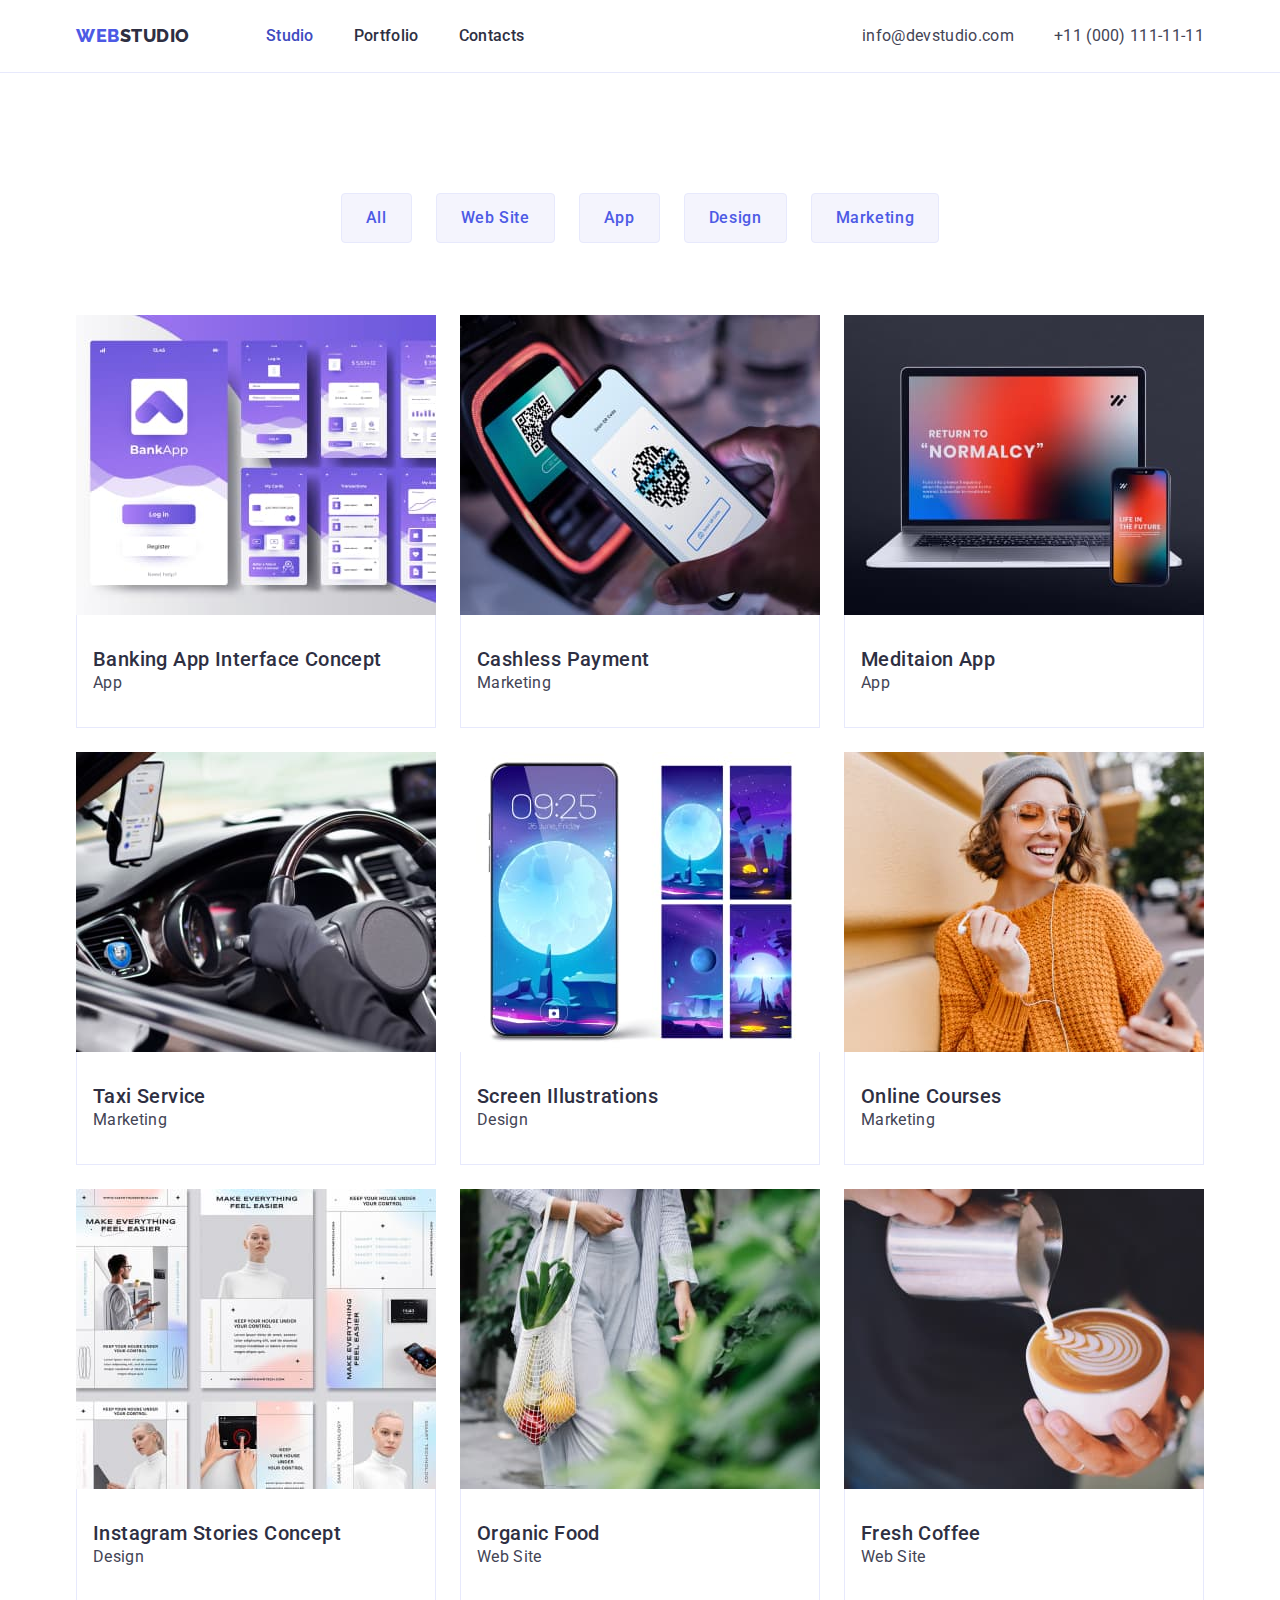
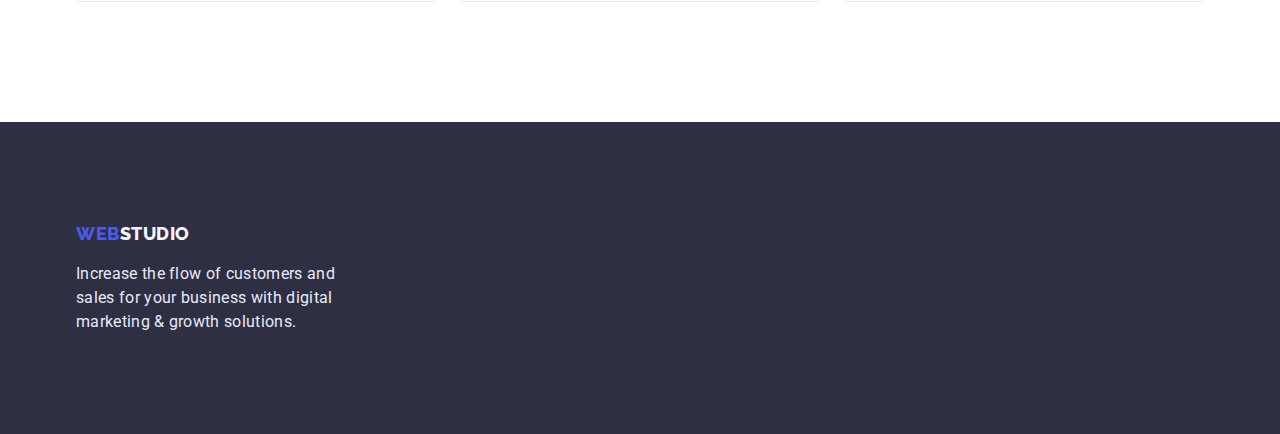
==== portfolio.html @ 194038a6 "Initial commit" ====
<!DOCTYPE html>
<html lang="en">
  <head>
    <meta charset="UTF-8">
    <meta http-equiv="X-UA-Compatible" content="IE=edge">
    <meta name="viewport" content="width=device-width, initial-scale=1.0">
    <link rel="preconnect" href="https://fonts.googleapis.com">
    <link rel="preconnect" href="https://fonts.gstatic.com" crossorigin>
    <link
      href="https://fonts.googleapis.com/css2?family=Raleway:wght@800&family=Roboto:wght@400;500;700&display=swap"
      rel="stylesheet">
    <title>WEB STUDIO MAIN PAGE</title>
    <link rel="stylesheet" href="./css/modern_normalize.css">
    <link rel="stylesheet" href="./css/styles.css">
  </head>
  <body>
    <!--Header-->
    <header>
      <div class="container nav">
        <!--Site Logo-->
        <a href="./index.html" class="logo-start link" target="_parent"
          >WEB<span class="logo-finish link header">STUDIO</span></a>
        <!--Site navigation-->
        
          <ul class="nav">
            <li class="list">
              <a href="./index.html" class="nav-title link current-page">Studio</a>
            </li>
            <li class="list">
              <a href="./portfolio.html" class="nav-title link">Portfolio</a>
            </li>
            <li class="list">
              <a href="./contacts.html" class="nav-title link">Contacts</a>
            </li>
          </ul>
        
        <!--Site Contacts-->
        <ul class="contacts">
          <li class="list">
            <a href="mailto:info@devstudio.com" class="contact link"
              >info@devstudio.com</a>
          </li>
          <li class="list">
            <a href="tel:+110001111111" class="contact link"
              >+11 (000) 111-11-11</a>
          </li>
        </ul>
      </div>
    </header>
<!--Main-->
    <main>

      <!--Section nav-->
      <section class="section">
        <div class="container">
          <h1 hidden>Our portfolio</h1>
          <ul class="list nav-potfolio">
            <li><button type="button" class="secondbutton">All</button></li>
            <li><button type="button" class="secondbutton">Web Site</button></li>
            <li><button type="button" class="secondbutton">App</button></li>
            <li><button type="button" class="secondbutton">Design</button></li>
            <li><button type="button" class="secondbutton">Marketing</button></li>
          </ul>
          
          <h2 hidden>Work gallery</h2>
          <ul class="gallery list">
            <li class="card-item">
              <article class="card">
                <div class="gallery-pic">
                  <img
                  src="./images/Portfolio_page/img1.jpg"
                  alt="banking_application">
                </div>
                <div class="work-describe">
                  <h3 class="work-title thirdtitle">Banking App Interface Concept</h3>
                  <p>App</p>
                </div>
              </article>
            </li>

            <li class="card-item">
              <article class="card">
                <div class="gallery-pic">
                  <img
                  src="./images/Portfolio_page/img2.jpg"
                  alt="banking_application">
                </div>
                <div class="work-describe">
                  <h3 class="work-title thirdtitle">Cashless Payment</h3>
                  <p>Marketing</p>
                </div>
              </article>
            </li>

            <li class="card-item">
              <article class="card">
                <div class="gallery-pic">
                  <img
                  src="./images/Portfolio_page/img3.jpg"
                  alt="banking_application">
                </div>
                <div class="work-describe">
                  <h3 class="work-title thirdtitle">Meditaion App</h3>
                  <p>App</p>
                </div>
              </article>
            </li>

            <li class="card-item">
              <article class="card">
                <div class="gallery-pic">
                  <img
                  src="./images/Portfolio_page/img4.jpg"
                  alt="banking_application">
                </div>
                <div class="work-describe">
                  <h3 class="work-title thirdtitle">Taxi Service</h3>
                  <p>Marketing</p>
                </div>
              </article>
            </li>

            <li class="card-item">
              <article class="card">
                <div class="gallery-pic">
                  <img
                  src="./images/Portfolio_page/img5.jpg"
                  alt="banking_application">
                </div>
                <div class="work-describe">
                  <h3 class="work-title thirdtitle">Screen Illustrations</h3>
                  <p>Design</p>
                </div>
              </article>
            </li>

            <li class="card-item">
              <article class="card">
                <div class="gallery-pic">
                  <img
                  src="./images/Portfolio_page/img6.jpg"
                  alt="banking_application">
                </div>
                <div class="work-describe">
                  <h3 class="work-title thirdtitle">Online Courses</h3>
                  <p>Marketing</p>
                </div>
              </article>
            </li>

            <li class="card-item">
              <article class="card">
                <div class="gallery-pic">
                  <img
                  src="./images/Portfolio_page/img7.jpg"
                  alt="banking_application">
                </div>
                <div class="work-describe">
                  <h3 class="work-title thirdtitle">Instagram Stories Concept</h3>
                  <p>Design</p>
                </div>
              </article>
            </li>

            <li class="card-item">
              <article class="card">
                <div class="gallery-pic">
                  <img
                  src="./images/Portfolio_page/img8.jpg"
                  alt="banking_application">
                </div>
                <div class="work-describe">
                  <h3 class="work-title thirdtitle">Organic Food</h3>
                  <p>Web Site</p>
                </div>
              </article>
            </li>

            <li class="card-item">
              <article class="card">
                <div class="gallery-pic">
                  <img
                  src="./images/Portfolio_page/img9.jpg"
                  alt="banking_application">
                </div>
                <div class="work-describe">
                  <h3 class="work-title thirdtitle">Fresh Coffee</h3>
                  <p>Web Site</p>
                </div>
              </article>
            </li>
          </ul>
        </div>
      </section>
    </main>
    <!--Footer-->
    <footer class="footer-section">
      <div class="container">
        <!--Footer Logo-->
        <a href="./index.html" class="logo-start link" target="_parent"
          >WEB<span class="logo-finish link footer">STUDIO</span></a
        >
        <!--Footer Text-->
        <p class="footer-text">
          Increase the flow of customers and sales for your business with
          digital marketing & growth solutions.
        </p>
      </div>
    </footer>
  </body>
</html>
---- css/styles.css ----
/*Main settings, root ets*/

/*Colors
Text colors:
1) main text color (SLATE): #434455
2) title colour (NAVY BLUE): #2E2F42
3) footer small text (CORNFLOWER): #E7E9FC
*/

/*main section
main brand color (IRIS): #4D5AE5
main bg color: #E5E5E5
bg color (CLOUD): #F4F4FD
main white color (WHITE): #FFFFFF
active button color: #404BBF;
*/

/*General settings*/
:root {
    --main-text-color:#434455;
    --title-color:#2E2F42;
    --footer-small-text-color:#E7E9FC;
    --main-brand-color:#4D5AE5;
    --main-bg-color: #E5E5E5;
    --cloud-bg-color:#F4F4FD;
    --main-white-color:#FFFFFF;
    --active-btn-color: #404BBF;

    --portfolio-gallery-gap: 24px;
    --portfolio-images-row: 3;
}

body {
    color: var(--main-text-color);
    background-color: var(--main-white-color);
    font-family: 'Roboto';
    font-size: 16px;
    letter-spacing: 0.02em;
    font-family: 'Roboto', sans-serif;
}

a, p, ul, h1,h2,h3 {
    margin: 0;
    padding: 0;
}

            /*Link settings*/    
.link {
        text-decoration: none;
}

            /*List setting*/
.list {
    list-style-type: none;
}

            /*Titles*/
.maintitle {
    font-weight: 700;
    font-size: 56px;
    line-height: 1.07;
    text-align: center;
    letter-spacing: 0.02em;
    color: var(--main-white-color);
}

.secondtitle {
    font-weight: 700;
    font-size: 36px;
    line-height: 1.11;
    text-align: center;
    letter-spacing: 0.02em;
    text-transform: capitalize;
    color: var(--title-color)
}

.thirdtitle {
    font-weight: 500;
    font-size: 20px;
    line-height: calc(24/20);
    letter-spacing: 0.02em;
    color: var(--title-color);
}

            /*Button*/
.firstbutton {
    background-color: var(--main-brand-color);
    color: var(--main-white-color);
    font-weight: 500;
    font-size: 16px;
    line-height: calc(24/16);
    letter-spacing: 0.02em;
    border: none;
    border-radius: 4px;
    box-shadow: #00000026 15%;
    padding: 16px 32px;
    cursor: pointer;
    max-width: 169px;
    min-height: 56px;
}


.firstbutton:hover,
.firstbutton:focus {
    background: var(--main-brand-color);
} /*Тут мають бути в результаті додані тіні*/

.firstbutton:active {
    background: var(--active-btn-color);
}

.secondbutton {
    background-color: var(--cloud-bg-color);
    color: var(--main-brand-color);
    font-weight: 500;
    font-size: 16px;
    line-height: 1.5;
    letter-spacing: 0.04em;
    padding: 12px 24px;
    border: 1px solid var(--footer-small-text-color);
    border-radius: 4px;
    cursor: pointer;
}

.secondbutton:hover,
.secondbutton:focus {
    background: var(--active-btn-color);
    color: var(--main-white-color);
}


            /*Process*/
section.section {
    padding-top: 120px;
    padding-bottom: 120px;
}

div.container {
    max-width: 1158px;
    padding-left: 15px;
    padding-right: 15px;
    margin-left: auto;
    margin-right: auto;
}
            /*Header*/

header {
    border-bottom: 1px solid var(--footer-small-text-color);
}

div.container.nav {     
    display: flex;
    margin-left: auto;
    margin-right: auto;
    padding: 24px 15px;
    max-width: 1158px;
    justify-content: center;
}

            /*Logo section*/

.logo-start {               /*Logo*/
    font-family: 'Raleway', sans-serif;
    font-style: normal;
    font-weight: 800;
    font-size: 18px;
    line-height: 1.33;
    letter-spacing: 0.03em;
    color: var(--main-brand-color);
}

span.logo-finish.header {
    color: var(--title-color);
    margin-right: 76px;
}

span.logo-finish.footer {
    color: var(--cloud-bg-color);
}


            /*Navigation*/

ul.nav {    
    display: flex;
    gap: 40px;
    flex-grow: 1;
}

.nav .nav-title {
    font-weight: 500;
    font-size: 16px;
    line-height: 24px;
    letter-spacing: 0.02em;
    color: var(--title-color);
}

.nav .link:hover,
.nav .link:focus {
    color: var(--main-text-color);
}

.nav .link:active {
    color: var(--main-brand-color);
}

.nav .current-page {
    color: var(--active-btn-color);
}

a.nav-title {
    padding-top: 15px;
    padding-bottom: 15px;
}
            
                /*Contacts*/   

ul.contacts {    /*Contacts section*/
    display: flex;
    gap: 40px;
}

.contacts .contact {
    font-size: 16px;
    line-height: 1.5;
    letter-spacing: 0.02em;
    color: var(--main-text-color)
}

.contacts .contact:hover,
.contacts .contact:focus {
    color: var(--main-brand-color);
}

a.contact {
    padding-top: 15px;
    padding-bottom: 15px;
}

                /*Hero section*/

section.section-hero {
    box-sizing: content-box;
    padding-top: 188px;
    padding-bottom: 188px;
    background-color: var(--title-color);
}

div.container-hero {
    display: flex;
    flex-direction: column;
    justify-content: center;
    align-items: center;
    max-width: 1158px;
    padding-left: 15px;
    padding-right: 15px;
    margin-left: auto;
    margin-right: auto;
    gap: 48px;
}

h1.hero-text {
    display: block;
    max-width: 496px;
}


            /*Features section*/

ul.features {
   display: flex;
   justify-content: center;
   gap: 24px;
}

h3.features-list {
    margin-bottom: 8px;
}

            

            /*WAWD section*/
section.wawd-section {
    padding-top: 0;
    padding-bottom: 120px;
}

h2.wawd-section {
    margin-bottom: 72px;
}

ul.wawd-list {
    display: flex;
    gap: 24px;
}

            /*Team section*/

section.team-section {
    background-color: var(--cloud-bg-color);
}

.team-container {
    max-width: 1158px;
    margin-left: auto;
    margin-right: auto;
    padding-right: 15px;
    padding-left: 15px;
}

h2.team-section {
    margin-bottom: 72px;
}

ul.team-section {
    display: flex;
    flex-wrap: wrap;
    justify-content: center;
    margin-top: -24px;
    margin-left: -24px;
}

li.team-card {
    margin-top: 24px;
    margin-left: 24px;
    width: 500px;
    flex-basis: calc( 100% / 4 - 24px ); 
}

div.team-member-info {
    background-color: var(--main-white-color);
    padding-top: 16px;
    padding-bottom: 16px;
    text-align: center;
    border: 1px solid var(--footer-small-text-color);
    border-top: none;
}

img.team-image {
    display: block;
    max-width: 100%;
    max-height: auto;
}

            /*Footer section*/

footer.footer-section{
    background-color: var(--title-color);
    width: 100%;
    padding-top: 100px;
    padding-bottom: 100px;
}

.footer .logo-finish {
    font-weight: 800;
    font-size: 18px;
    line-height: 1.17;
    letter-spacing: 0.03em;
    text-transform: uppercase;
    color: var(--cloud-bg-color);
} 

p.footer-text {
    font-size: 16px;
    line-height: 1.5;
    letter-spacing: 0.02em;
    color: var(--footer-small-text-color);
    max-width: 264px;
    max-height: 72px;
    margin-top: 16px;
}

p {
    font-weight: 400;
    font-size: 16px;
    line-height: calc(24/16);
    letter-spacing: 0.02em;
}

            /*Portfolio conteiner*/

ul.list.nav-potfolio {
    display: flex;
    gap: 24px;
    justify-content: center;
    margin-bottom: 72px;
}

ul.gallery.list {
    display: flex;
    flex-wrap: wrap;
    margin-top: -24px;
    margin-left: -24px;
}

li.card-item {
   flex-basis: calc( 100% / 3 - 24px );  
   margin-top: 24px;
   margin-left: 24px;
}

div.work-describe {
    border: 1px solid var(--footer-small-text-color);
    border-top: none;
    padding: 32px 0px 32px 16px;
}
div.gallery-pic>img {
    display: block;
    max-width: 100%;
    max-height: auto;
}

h.work-title {
    margin-bottom: 8px;
}
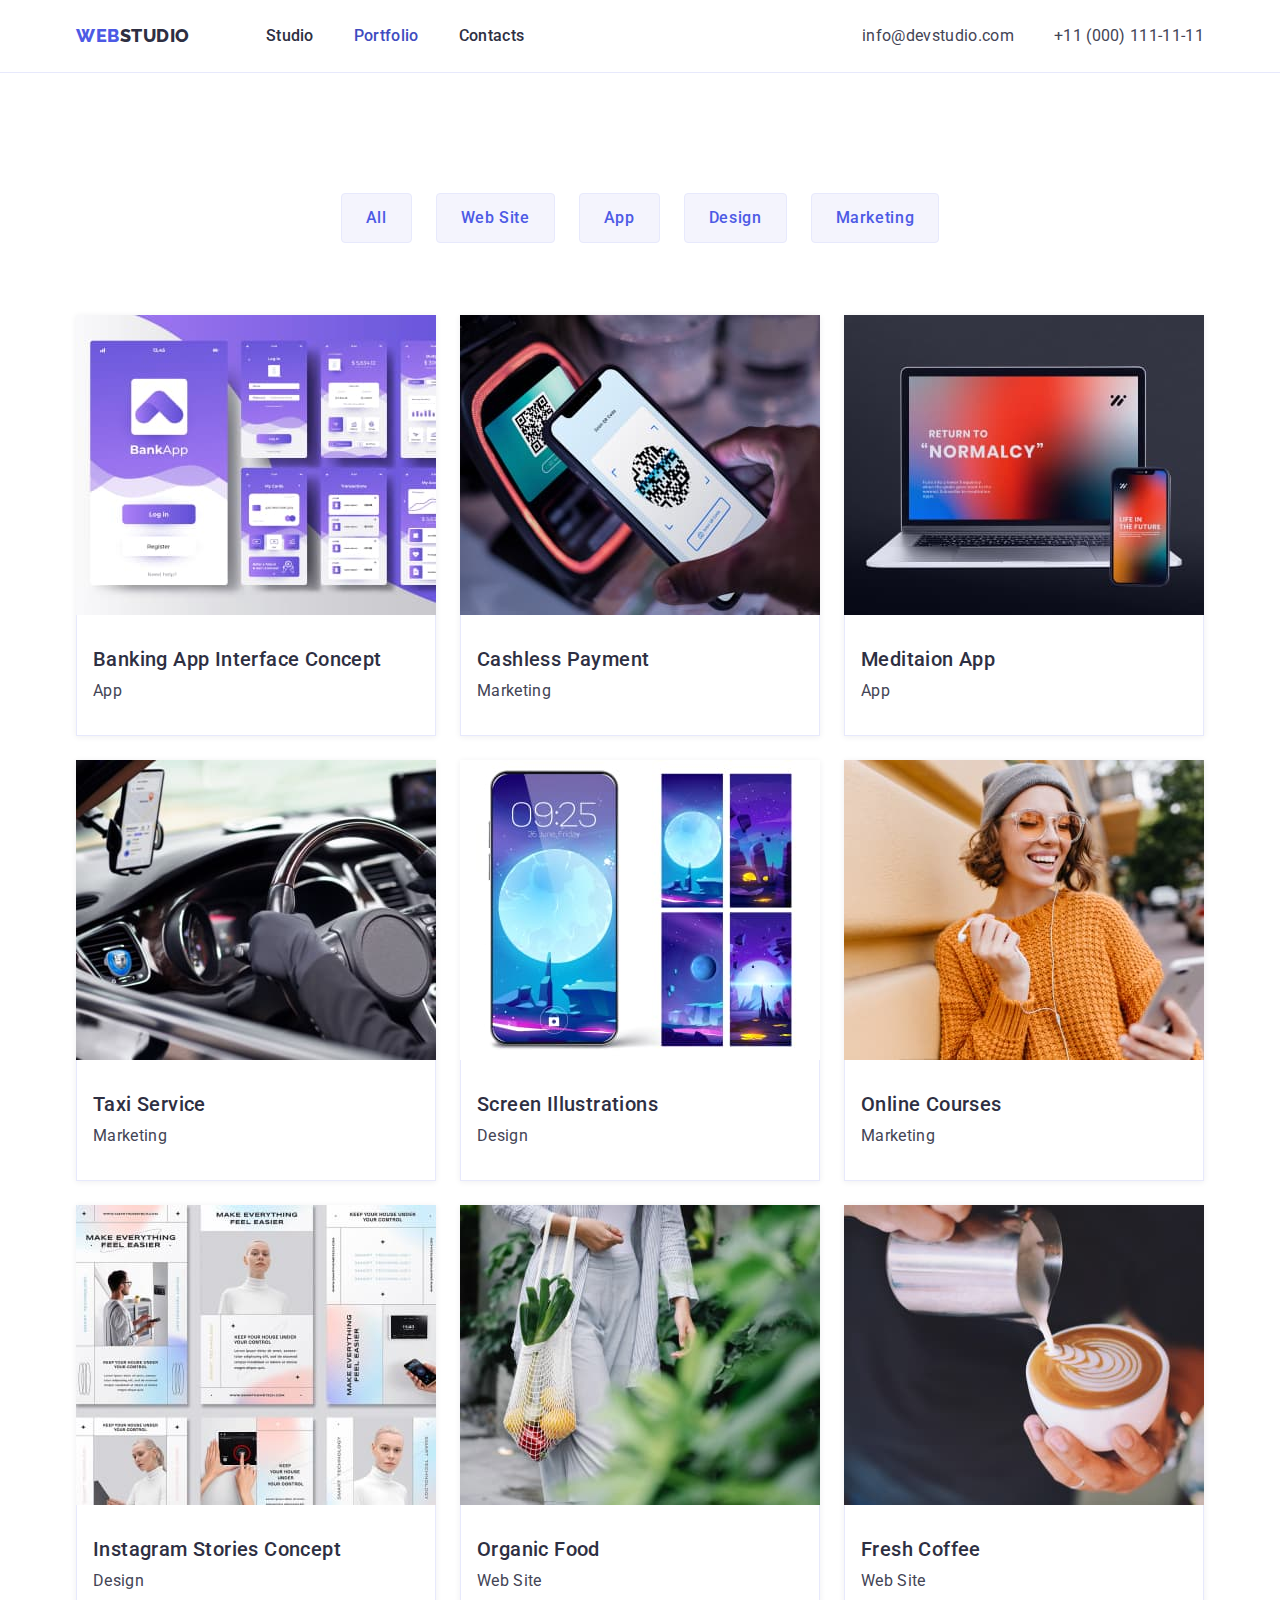
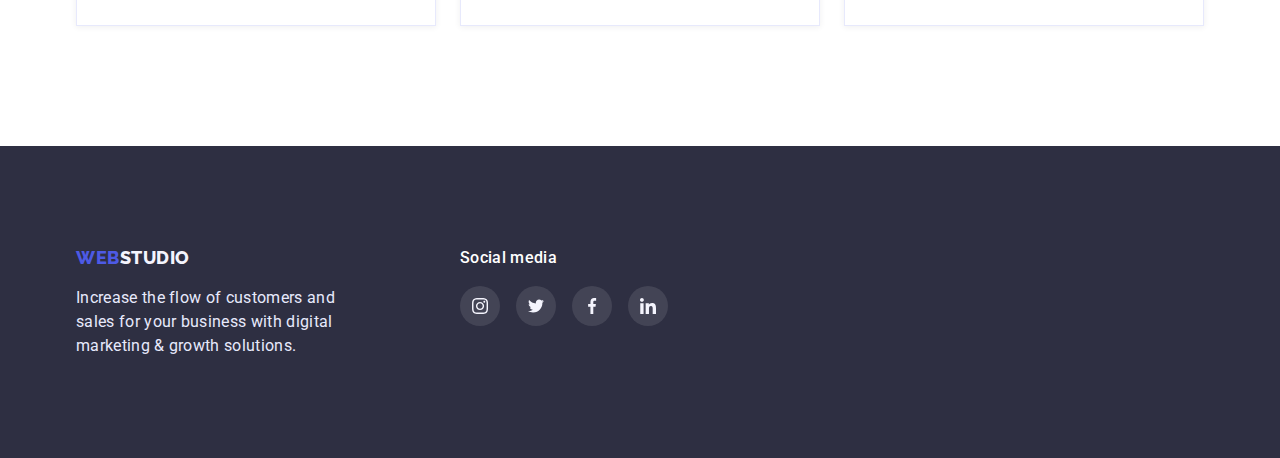
==== commit 411fdb8b: "29.01.2023" ====
--- a/portfolio.html
+++ b/portfolio.html
@@ -24,10 +24,10 @@
         
           <ul class="nav">
             <li class="list">
-              <a href="./index.html" class="nav-title link current-page">Studio</a>
+              <a href="./index.html" class="nav-title link">Studio</a>
             </li>
             <li class="list">
-              <a href="./portfolio.html" class="nav-title link">Portfolio</a>
+              <a href="./portfolio.html" class="nav-title link current-page">Portfolio</a>
             </li>
             <li class="list">
               <a href="./contacts.html" class="nav-title link">Contacts</a>
@@ -55,11 +55,11 @@
         <div class="container">
           <h1 hidden>Our portfolio</h1>
           <ul class="list nav-potfolio">
-            <li><button type="button" class="secondbutton">All</button></li>
-            <li><button type="button" class="secondbutton">Web Site</button></li>
-            <li><button type="button" class="secondbutton">App</button></li>
-            <li><button type="button" class="secondbutton">Design</button></li>
-            <li><button type="button" class="secondbutton">Marketing</button></li>
+            <li><button type="button" class="secondbutton portfolio-but">All</button></li>
+            <li><button type="button" class="secondbutton portfolio-but">Web Site</button></li>
+            <li><button type="button" class="secondbutton portfolio-but">App</button></li>
+            <li><button type="button" class="secondbutton portfolio-but">Design</button></li>
+            <li><button type="button" class="secondbutton portfolio-but">Marketing</button></li>
           </ul>
           
           <h2 hidden>Work gallery</h2>
@@ -195,19 +195,43 @@
     </main>
     <!--Footer-->
     <footer class="footer-section">
-      <div class="container">
-        <!--Footer Logo-->
-        <a href="./index.html" class="logo-start link" target="_parent"
-          >WEB<span class="logo-finish link footer">STUDIO</span></a
-        >
-        <!--Footer Text-->
-        <p class="footer-text">
-          Increase the flow of customers and sales for your business with
-          digital marketing & growth solutions.
-        </p>
+      <div class="container div-container">
+        <div class="footer-first">
+          <!--Footer Logo-->
+            <a href="./index.html" class="logo-start link" target="_parent"
+            >WEB<span class="logo-finish link footer">STUDIO</span></a>
+          <!--Footer Text-->
+            <p class="footer-text">
+              Increase the flow of customers and sales for your business with
+              digital marketing & growth solutions.
+            </p>
+        </div>
+        <div class="footer-section">
+          <p class="footer-social-text">Social media</p>
+          <div class="footer-social-lincs">
+            <a href="https://www.instagram.com/" rel="noopener noreferrer" class="circle-footer-link">
+              <svg width="40px" height="40px" class="social-link" viewBox="0 0 32 32">
+                <use href="./images/Icons/sprite.svg#icon-instagram_footer" class="icon-footer"></use>
+              </svg>
+            </a>
+            <a href="https://twitter.com/" rel="noopener noreferrer" class="circle-footer-link">
+              <svg width="40px" height="40px" class="social-link" viewBox="0 0 32 32">
+                <use href="./images/Icons/sprite.svg#icon-twitter_footer" class="icon-footer"></use>
+              </svg>
+            </a>
+            <a href="https://www.facebook.com/" rel="noopener noreferrer" class="circle-footer-link">
+              <svg width="40px" height="40px" class="social-link" viewBox="0 0 32 32">
+                <use href="./images/Icons/sprite.svg#icon-facebook_footer" class="icon-footer"></use>
+              </svg>
+            </a>
+            <a href="https://www.linkedin.com/" rel="noopener noreferrer" class="circle-footer-link">
+              <svg width="40px" height="40px" class="social-link" viewBox="0 0 32 32">
+                <use href="./images/Icons/sprite.svg#icon-linkedin-_footer" class="icon-footer"></use>
+              </svg>
+            </a>
+          </div>
+        </div>
       </div>
     </footer>
   </body>
 </html>
-
-
--- a/css/styles.css
+++ b/css/styles.css
@@ -28,6 +28,9 @@
 
     --portfolio-gallery-gap: 24px;
     --portfolio-images-row: 3;
+
+    --outline-customers: #8E8F99;
+    --footer-green: #31D0AA;
 }
 
 body {
@@ -241,6 +244,14 @@
 
 section.section-hero {
     box-sizing: content-box;
+    background-image: linear-gradient(rgba(46, 47, 66, 0.7),rgba(46, 47, 66, 0.7)), url(../images/Main_page/people-office.jpg);
+    background-repeat: no-repeat;
+    background-position: center;
+    background-size: cover;
+    background-color: linea;
+    max-width: 1600px;
+    margin-left: auto;
+    margin-right: auto;  
     padding-top: 188px;
     padding-bottom: 188px;
     background-color: var(--title-color);
@@ -259,7 +270,7 @@
     gap: 48px;
 }
 
-h1.hero-text {
+.hero-text {
     display: block;
     max-width: 496px;
 }
@@ -277,6 +288,21 @@
     margin-bottom: 8px;
 }
 
+.features-rectangle {
+    display: block;
+    width: 264px;
+    height: 112px;
+    background-color: var(--cloud-bg-color);
+    border-radius: 4px;
+    margin-bottom: 8px;
+    padding: 24px 100px;
+}
+
+.features-icon {
+    align-items: center;
+    
+}
+
             
 
             /*WAWD section*/
@@ -298,6 +324,8 @@
 
 section.team-section {
     background-color: var(--cloud-bg-color);
+    padding-top: 120px;
+    padding-bottom: 110px;
 }
 
 .team-container {
@@ -325,15 +353,22 @@
     margin-left: 24px;
     width: 500px;
     flex-basis: calc( 100% / 4 - 24px ); 
+    box-shadow: 0px 1px 6px rgba(46, 47, 66, 0.08), 0px 1px 1px rgba(46, 47, 66, 0.16), 0px 2px 1px rgba(46, 47, 66, 0.08);;
 }
 
 div.team-member-info {
     background-color: var(--main-white-color);
-    padding-top: 16px;
-    padding-bottom: 16px;
+    padding: 32px 10px;
     text-align: center;
     border: 1px solid var(--footer-small-text-color);
     border-top: none;
+}
+
+h3.team-section {
+    margin-bottom: 8px;
+}
+p.team-text {
+    margin-bottom: 8px;
 }
 
 img.team-image {
@@ -341,6 +376,76 @@
     max-width: 100%;
     max-height: auto;
 }
+
+.social-links {
+    display: flex;
+    gap: 24px;
+    justify-content: center;
+}
+
+.social-link {
+    width: 16px;
+    height: 16px;
+}
+
+.circle-team-link {
+    width: 40px;height: 40px;
+    background-color: var(--main-brand-color);
+    padding: 12px;
+    border-radius: 50%;
+}
+
+.circle-team-link:hover,
+.circle-team-link:focus {
+    background-color: var(--active-btn-color);
+}
+
+
+
+            /*Customers section*/
+
+section.customers-section {
+    padding-top: 130px;
+    padding-bottom: 120px;
+}
+
+h2.customers-section {
+    margin-bottom: 72px;
+}
+
+.customers-ul {
+    display: flex;
+    gap: 24px;
+    list-style: none;
+}
+
+/*Чи не кнопка це??????*/
+.customer-container {
+    display: block;
+    width: 168px;
+    height: 88px;
+    border: 1px solid var(--outline-customers);
+    border-radius: 4px;
+    padding: 16px 32px;
+}
+
+.customer-container:hover,
+.customer-container:focus {
+    border: 1px solid var(--active-btn-color);
+    cursor: pointer;
+}
+
+.customer-logo {
+    fill: var(--outline-customers);
+    padding: 20px;
+}
+
+.customer-logo:hover,
+.customer-logo:focus {
+    fill: var(--active-btn-color);
+    cursor: pointer;
+}
+
 
             /*Footer section*/
 
@@ -349,6 +454,11 @@
     width: 100%;
     padding-top: 100px;
     padding-bottom: 100px;
+}
+
+div.div-container {
+    display: flex;
+    gap: 120px;
 }
 
 .footer .logo-finish {
@@ -377,6 +487,33 @@
     letter-spacing: 0.02em;
 }
 
+.footer-social-text {
+    font-weight: 500;
+    line-height: calc(24/16);
+    letter-spacing: 0.02em;
+    color: var(--main-white-color);
+    margin-bottom: 16px;
+}
+
+.footer-social-lincs {
+    display: flex;
+    gap: 16px;
+    list-style: none;
+}
+
+.circle-footer-link {
+    background: rgba(255, 255, 255, 0.1);
+    border-radius: 50%;
+    height: 40px;
+    width: 40px;
+    padding: 12px;
+}
+
+.circle-footer-link:hover,
+.circle-footer-link:focus {
+    background-color: var(--footer-green);
+}
+
             /*Portfolio conteiner*/
 
 ul.list.nav-potfolio {
@@ -384,6 +521,13 @@
     gap: 24px;
     justify-content: center;
     margin-bottom: 72px;
+}
+
+.portfolio-but:hover,
+.portfolio-but:focus {
+    box-shadow: 0px 2px 2px 0px #0000001F, 0px 2px 1px 0px #00000014;
+
+
 }
 
 ul.gallery.list {
@@ -397,6 +541,13 @@
    flex-basis: calc( 100% / 3 - 24px );  
    margin-top: 24px;
    margin-left: 24px;
+   box-shadow: 0px 1px 6px rgba(46, 47, 66, 0.08);
+   cursor: pointer;
+}
+
+li.card-item:hover,
+li.card-item:focus {
+    box-shadow: 0px 2px 1px 0px #2E2F4214, 0px 1px 1px 0px #2E2F4229;
 }
 
 div.work-describe {
@@ -410,7 +561,7 @@
     max-height: auto;
 }
 
-h.work-title {
+h3.work-title {
     margin-bottom: 8px;
 }
 
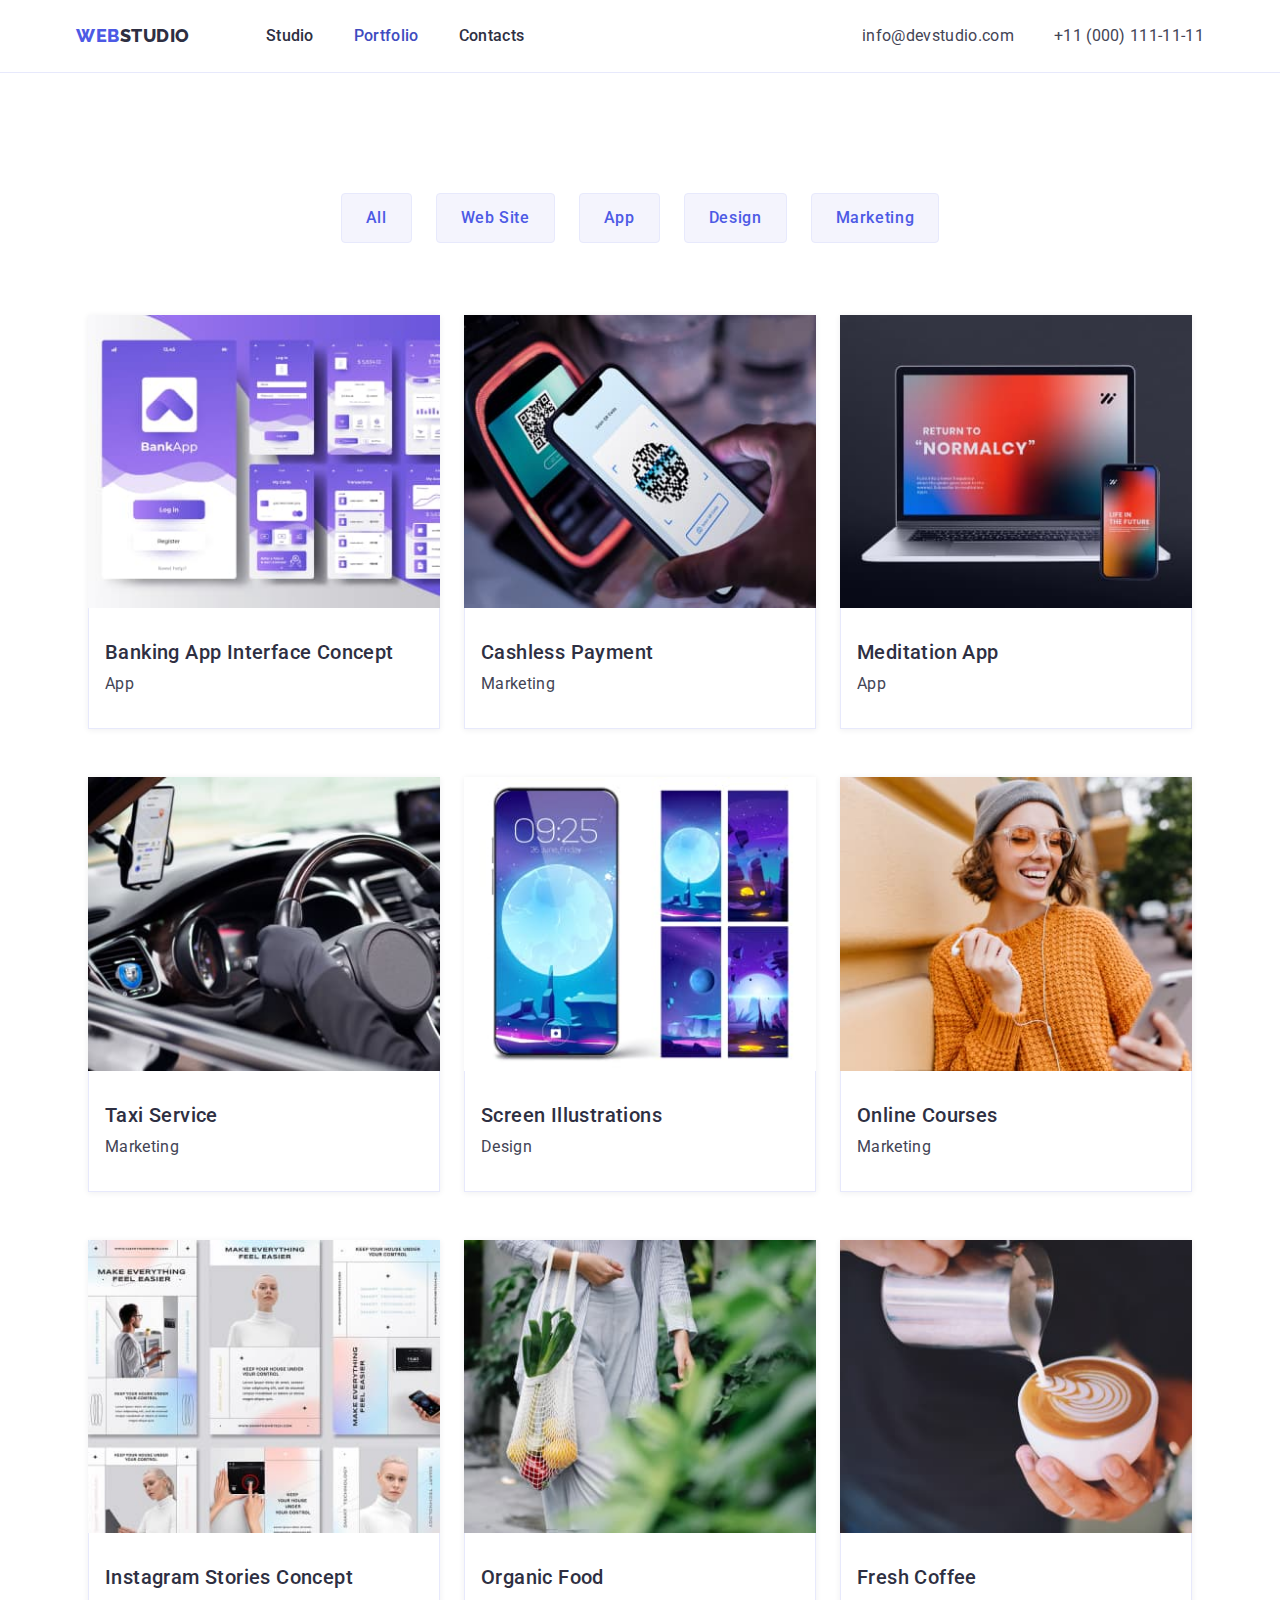
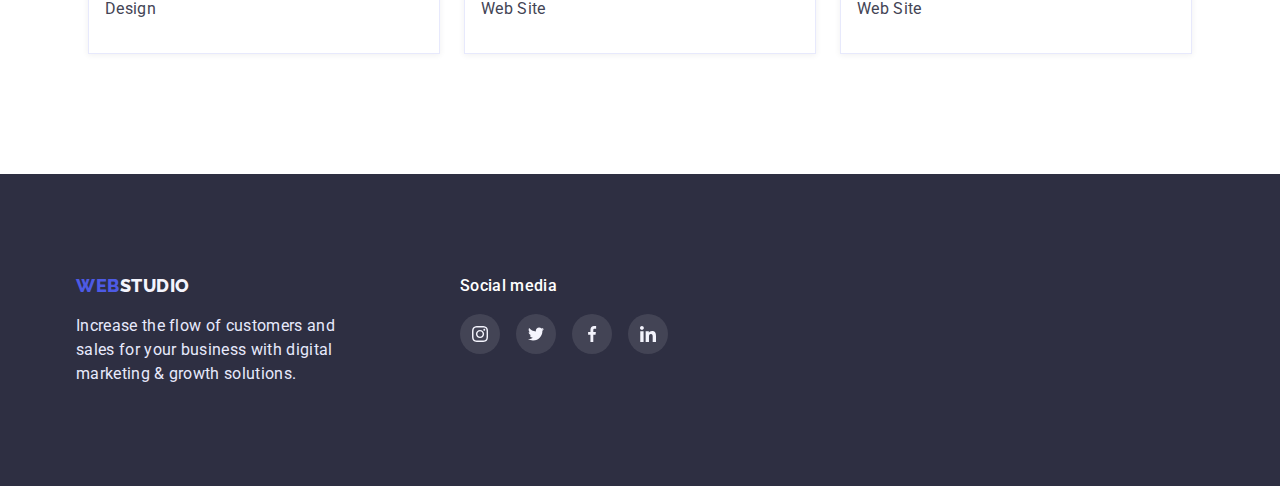
==== commit 1ed1c38a: "30.01.2023" ====
--- a/portfolio.html
+++ b/portfolio.html
@@ -65,129 +65,103 @@
           <h2 hidden>Work gallery</h2>
           <ul class="gallery list">
             <li class="card-item">
-              <article class="card">
-                <div class="gallery-pic">
-                  <img
-                  src="./images/Portfolio_page/img1.jpg"
-                  alt="banking_application">
-                </div>
+              <a class="card">
+                  <img src="./images/Portfolio_page/img1.jpg"
+                  alt="banking_application" class="gallery-pic">
                 <div class="work-describe">
                   <h3 class="work-title thirdtitle">Banking App Interface Concept</h3>
                   <p>App</p>
                 </div>
-              </article>
-            </li>
-
-            <li class="card-item">
-              <article class="card">
-                <div class="gallery-pic">
-                  <img
-                  src="./images/Portfolio_page/img2.jpg"
-                  alt="banking_application">
-                </div>
+              </a>
+            </li>
+
+            <li class="card-item">
+              <a class="card">
+                  <img src="./images/Portfolio_page/img2.jpg"
+                  alt="banking_application" class="gallery-pic">
                 <div class="work-describe">
                   <h3 class="work-title thirdtitle">Cashless Payment</h3>
                   <p>Marketing</p>
                 </div>
-              </article>
-            </li>
-
-            <li class="card-item">
-              <article class="card">
-                <div class="gallery-pic">
-                  <img
-                  src="./images/Portfolio_page/img3.jpg"
-                  alt="banking_application">
-                </div>
-                <div class="work-describe">
-                  <h3 class="work-title thirdtitle">Meditaion App</h3>
+              </a>
+            </li>
+
+            <li class="card-item">
+              <a class="card">
+                  <img src="./images/Portfolio_page/img3.jpg"
+                  alt="banking_application" class="gallery-pic">
+                <div class="work-describe">
+                  <h3 class="work-title thirdtitle">Meditation App</h3>
                   <p>App</p>
                 </div>
-              </article>
-            </li>
-
-            <li class="card-item">
-              <article class="card">
-                <div class="gallery-pic">
-                  <img
-                  src="./images/Portfolio_page/img4.jpg"
-                  alt="banking_application">
-                </div>
+              </a>
+            </li>
+
+            <li class="card-item">
+              <a class="card">
+                  <img src="./images/Portfolio_page/img4.jpg"
+                  alt="banking_application" class="gallery-pic">
                 <div class="work-describe">
                   <h3 class="work-title thirdtitle">Taxi Service</h3>
                   <p>Marketing</p>
                 </div>
-              </article>
-            </li>
-
-            <li class="card-item">
-              <article class="card">
-                <div class="gallery-pic">
-                  <img
-                  src="./images/Portfolio_page/img5.jpg"
-                  alt="banking_application">
-                </div>
+              </a>
+            </li>
+
+            <li class="card-item">
+              <a class="card">
+                  <img src="./images/Portfolio_page/img5.jpg"
+                  alt="banking_application" class="gallery-pic">
                 <div class="work-describe">
                   <h3 class="work-title thirdtitle">Screen Illustrations</h3>
                   <p>Design</p>
                 </div>
-              </article>
-            </li>
-
-            <li class="card-item">
-              <article class="card">
-                <div class="gallery-pic">
+              </a>
+            </li>
+
+            <li class="card-item">
+              <a class="card">
                   <img
                   src="./images/Portfolio_page/img6.jpg"
-                  alt="banking_application">
-                </div>
+                  alt="banking_application" class="gallery-pic">
                 <div class="work-describe">
                   <h3 class="work-title thirdtitle">Online Courses</h3>
                   <p>Marketing</p>
                 </div>
-              </article>
-            </li>
-
-            <li class="card-item">
-              <article class="card">
-                <div class="gallery-pic">
-                  <img
-                  src="./images/Portfolio_page/img7.jpg"
-                  alt="banking_application">
-                </div>
+              </a>
+            </li>
+
+            <li class="card-item">
+              <a class="card">
+                  <img src="./images/Portfolio_page/img7.jpg"
+                  alt="banking_application" class="gallery-pic">
                 <div class="work-describe">
                   <h3 class="work-title thirdtitle">Instagram Stories Concept</h3>
                   <p>Design</p>
                 </div>
-              </article>
-            </li>
-
-            <li class="card-item">
-              <article class="card">
-                <div class="gallery-pic">
-                  <img
-                  src="./images/Portfolio_page/img8.jpg"
-                  alt="banking_application">
-                </div>
+              </a>
+            </li>
+
+            <li class="card-item">
+              <a class="card">
+                  <img src="./images/Portfolio_page/img8.jpg"
+                  alt="banking_application" class="gallery-pic">
                 <div class="work-describe">
                   <h3 class="work-title thirdtitle">Organic Food</h3>
                   <p>Web Site</p>
                 </div>
-              </article>
-            </li>
-
-            <li class="card-item">
-              <article class="card">
-                <div class="gallery-pic">
-                  <img
-                  src="./images/Portfolio_page/img9.jpg"
-                  alt="banking_application">
-                </div>
+              </a>
+            </li>
+
+            <li class="card-item">
+              <a class="card">
+                  <img src="./images/Portfolio_page/img9.jpg"
+                  alt="banking_application" class="gallery-pic">
                 <div class="work-describe">
                   <h3 class="work-title thirdtitle">Fresh Coffee</h3>
                   <p>Web Site</p>
                 </div>
-              </article>
+              </a>
             </li>
           </ul>
         </div>
@@ -208,28 +182,36 @@
         </div>
         <div class="footer-section">
           <p class="footer-social-text">Social media</p>
-          <div class="footer-social-lincs">
-            <a href="https://www.instagram.com/" rel="noopener noreferrer" class="circle-footer-link">
-              <svg width="40px" height="40px" class="social-link" viewBox="0 0 32 32">
-                <use href="./images/Icons/sprite.svg#icon-instagram_footer" class="icon-footer"></use>
-              </svg>
-            </a>
-            <a href="https://twitter.com/" rel="noopener noreferrer" class="circle-footer-link">
-              <svg width="40px" height="40px" class="social-link" viewBox="0 0 32 32">
-                <use href="./images/Icons/sprite.svg#icon-twitter_footer" class="icon-footer"></use>
-              </svg>
-            </a>
-            <a href="https://www.facebook.com/" rel="noopener noreferrer" class="circle-footer-link">
-              <svg width="40px" height="40px" class="social-link" viewBox="0 0 32 32">
-                <use href="./images/Icons/sprite.svg#icon-facebook_footer" class="icon-footer"></use>
-              </svg>
-            </a>
-            <a href="https://www.linkedin.com/" rel="noopener noreferrer" class="circle-footer-link">
-              <svg width="40px" height="40px" class="social-link" viewBox="0 0 32 32">
-                <use href="./images/Icons/sprite.svg#icon-linkedin-_footer" class="icon-footer"></use>
-              </svg>
-            </a>
-          </div>
+          <ul class="footer-social-lincs">
+            <li>
+              <a href="https://www.instagram.com/" rel="noopener noreferrer" class="circle-footer-link">
+                <svg width="40px" height="40px" class="social-link" viewBox="0 0 32 32">
+                  <use href="./images/Icons/sprite.svg#icon-instagram_footer" class="icon-footer"></use>
+                </svg>
+              </a>
+            </li>
+            <li>
+              <a href="https://twitter.com/" rel="noopener noreferrer" class="circle-footer-link">
+                <svg width="40px" height="40px" class="social-link" viewBox="0 0 32 32">
+                  <use href="./images/Icons/sprite.svg#icon-twitter_footer" class="icon-footer"></use>
+                </svg>
+              </a>
+            </li>
+            <li>
+              <a href="https://www.facebook.com/" rel="noopener noreferrer" class="circle-footer-link">
+                <svg width="40px" height="40px" class="social-link" viewBox="0 0 32 32">
+                  <use href="./images/Icons/sprite.svg#icon-facebook_footer" class="icon-footer"></use>
+                </svg>
+              </a>
+            </li>
+           <li>
+              <a href="https://www.linkedin.com/" rel="noopener noreferrer" class="circle-footer-link">
+                <svg width="40px" height="40px" class="social-link" viewBox="0 0 32 32">
+                  <use href="./images/Icons/sprite.svg#icon-linkedin-_footer" class="icon-footer"></use>
+                </svg>
+              </a>
+           </li>
+          </ul>
         </div>
       </div>
     </footer>
--- a/css/styles.css
+++ b/css/styles.css
@@ -289,13 +289,15 @@
 }
 
 .features-rectangle {
-    display: block;
+    display: flex;
+    justify-content: center;
+    align-items: center;
     width: 264px;
     height: 112px;
     background-color: var(--cloud-bg-color);
     border-radius: 4px;
     margin-bottom: 8px;
-    padding: 24px 100px;
+   
 }
 
 .features-icon {
@@ -389,9 +391,11 @@
 }
 
 .circle-team-link {
+    display: flex;
+    justify-content: center;
+    align-items: center;
     width: 40px;height: 40px;
     background-color: var(--main-brand-color);
-    padding: 12px;
     border-radius: 50%;
 }
 
@@ -421,12 +425,20 @@
 
 /*Чи не кнопка це??????*/
 .customer-container {
-    display: block;
+    display: flex;
+    justify-content: center;
+    align-items: center;
+    color: var(--outline-customers);
+    width: 100%;
+    height: 100%;
+    border: 1px solid var(--outline-customers);
+    border-radius: 4px;
+    
+}
+
+.customer-li {
     width: 168px;
     height: 88px;
-    border: 1px solid var(--outline-customers);
-    border-radius: 4px;
-    padding: 16px 32px;
 }
 
 .customer-container:hover,
@@ -435,8 +447,9 @@
     cursor: pointer;
 }
 
+
 .customer-logo {
-    fill: var(--outline-customers);
+    fill: currentColor;
     padding: 20px;
 }
 
@@ -502,11 +515,13 @@
 }
 
 .circle-footer-link {
+    display: flex;
+    justify-content: center;
+    align-items: center;
     background: rgba(255, 255, 255, 0.1);
     border-radius: 50%;
     height: 40px;
     width: 40px;
-    padding: 12px;
 }
 
 .circle-footer-link:hover,
@@ -526,43 +541,55 @@
 .portfolio-but:hover,
 .portfolio-but:focus {
     box-shadow: 0px 2px 2px 0px #0000001F, 0px 2px 1px 0px #00000014;
-
-
 }
 
 ul.gallery.list {
     display: flex;
     flex-wrap: wrap;
-    margin-top: -24px;
-    margin-left: -24px;
+    justify-content: center;
+    gap: 48px 24px;
+
 }
 
 li.card-item {
-   flex-basis: calc( 100% / 3 - 24px );  
-   margin-top: 24px;
-   margin-left: 24px;
-   box-shadow: 0px 1px 6px rgba(46, 47, 66, 0.08);
-   cursor: pointer;
-}
-
-li.card-item:hover,
-li.card-item:focus {
+    flex-basis: calc( 100% / 3 - 24px ); 
+    box-shadow: 0px 1px 6px rgba(46, 47, 66, 0.08);
+    cursor: pointer;
+}
+
+a.card {
+    display: block;
+    width: 100%;
+    height: 100%;
+}
+
+a.card:hover,
+a.card:focus {
     box-shadow: 0px 2px 1px 0px #2E2F4214, 0px 1px 1px 0px #2E2F4229;
 }
 
+img.gallery-pic {
+    display: block;
+    max-width: 100%;
+    max-height: auto;
+}
+
 div.work-describe {
+    display: flex;
+    flex-direction: column;
+    justify-content: center;
+    align-items: flex-start;
+    overflow: hidden;
+    width: 100%;
     border: 1px solid var(--footer-small-text-color);
     border-top: none;
     padding: 32px 0px 32px 16px;
-}
-div.gallery-pic>img {
-    display: block;
-    max-width: 100%;
-    max-height: auto;
-}
+
+}
+
 
 h3.work-title {
     margin-bottom: 8px;
-}
-
-
+} 
+
+ 
